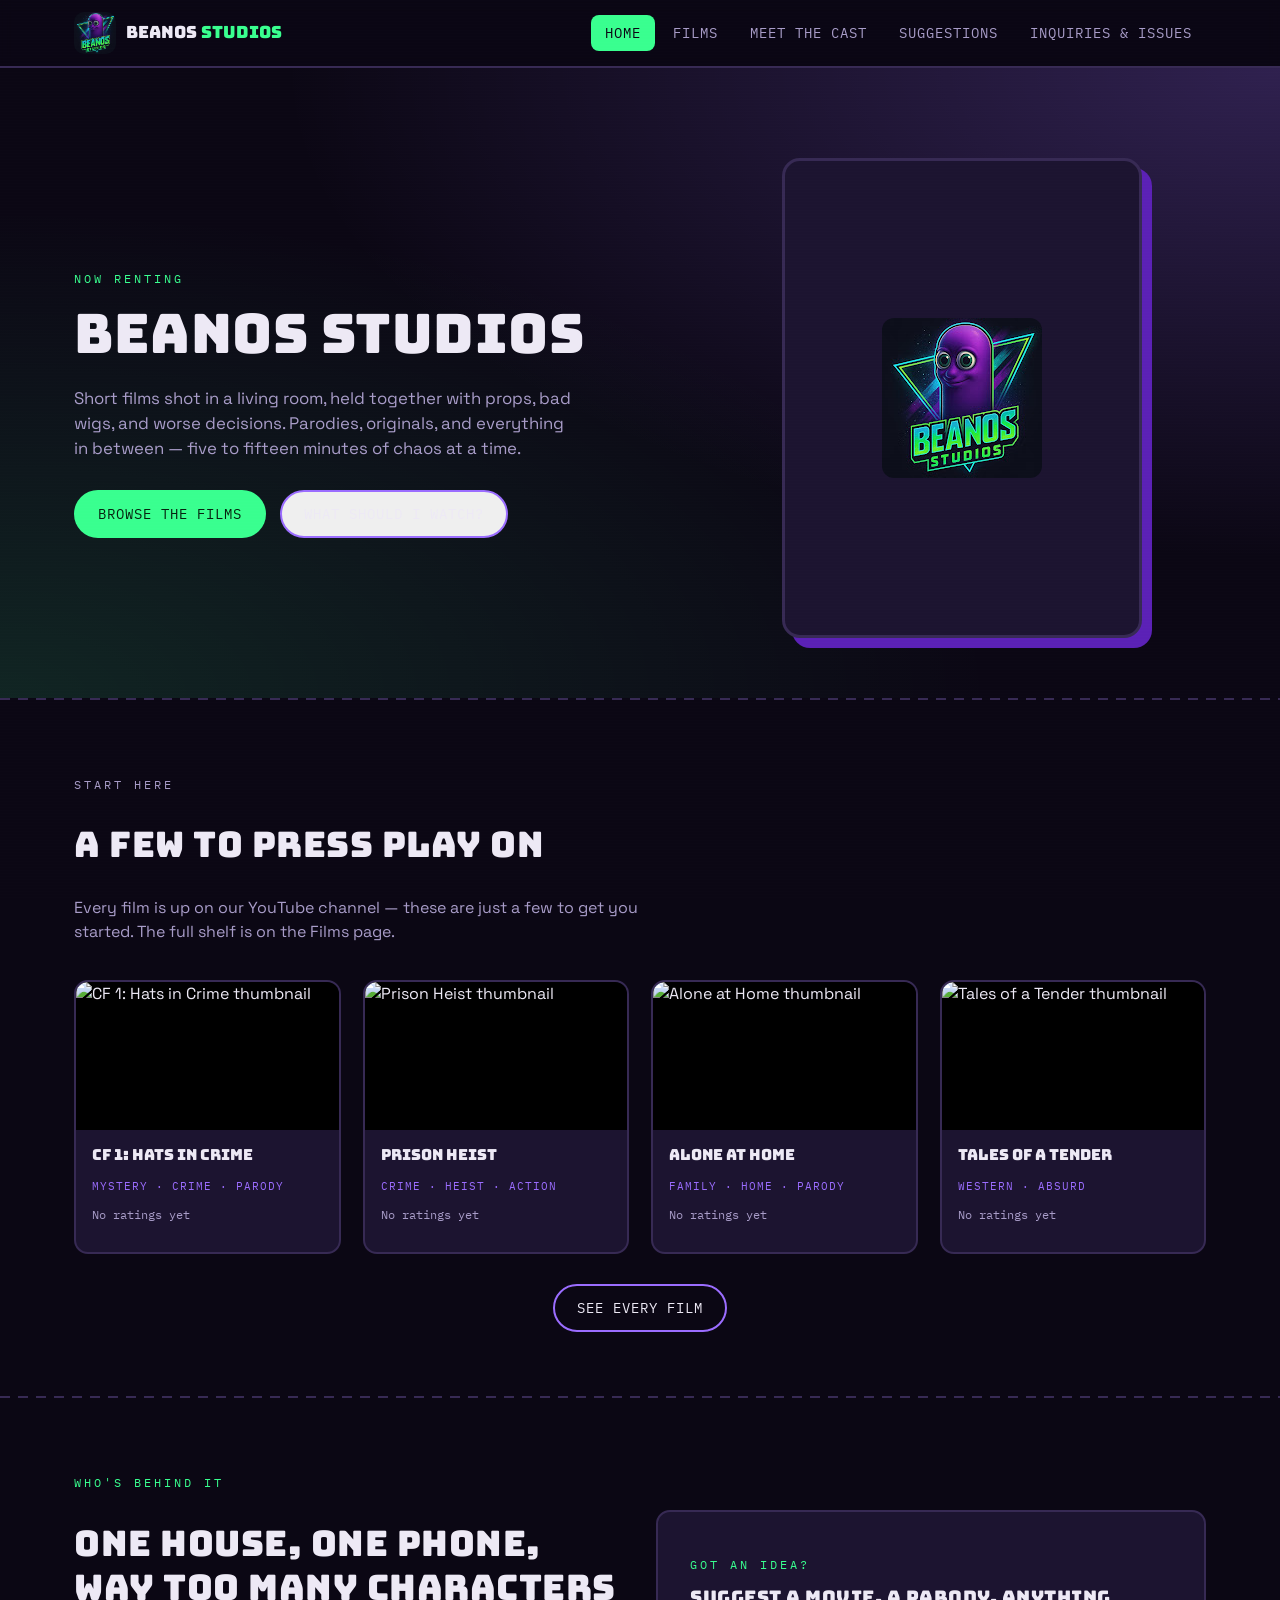
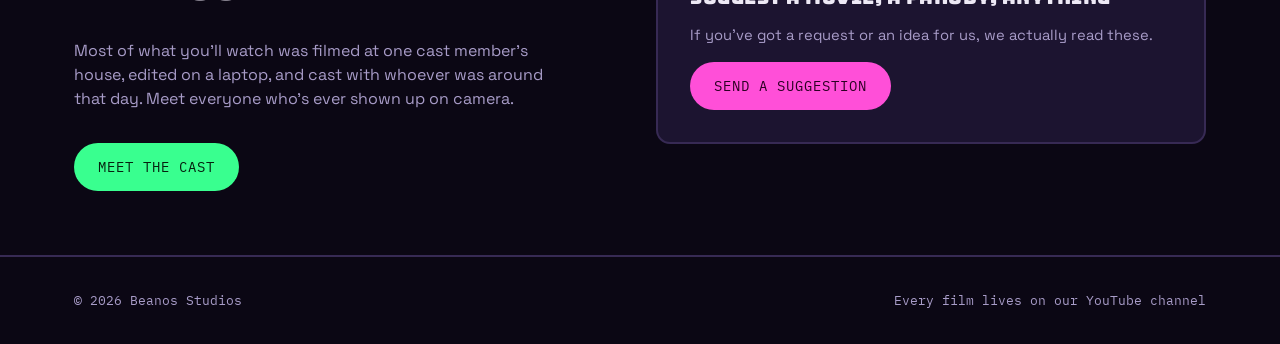
==== beanos-site/index.html @ 6f19bd59 "Add files via upload" ====
<!DOCTYPE html>
<html lang="en">
<head>
<meta charset="UTF-8">
<meta name="viewport" content="width=device-width, initial-scale=1.0">
<title>Beanos Studios — short films, mostly comedy</title>
<meta name="description" content="Beanos Studios makes short films — parodies, originals, and everything in between. Watch them all here.">
<link rel="icon" href="assets/logo.png">
<link rel="stylesheet" href="css/style.css">
</head>
<body>

<nav class="site-nav">
  <div class="wrap">
    <a class="brand" href="index.html">
      <img src="assets/logo.png" alt="Beanos Studios logo">
      <span>BEANOS <em>STUDIOS</em></span>
    </a>
    <button class="nav-toggle">MENU</button>
    <div class="nav-links">
      <a href="index.html" class="active">Home</a>
      <a href="films.html">Films</a>
      <a href="cast.html">Meet the Cast</a>
      <a href="suggestions.html">Suggestions</a>
      <a href="contact.html">Inquiries &amp; Issues</a>
    </div>
  </div>
</nav>

<section class="hero">
  <div class="wrap">
    <div>
      <p class="eyebrow">Now Renting</p>
      <h1>Beanos Studios</h1>
      <p class="lede">Short films shot in a living room, held together with props, bad wigs, and worse decisions. Parodies, originals, and everything in between — five to fifteen minutes of chaos at a time.</p>
      <div class="hero-ctas">
        <a class="btn btn-primary" href="films.html">Browse the films</a>
        <button class="btn btn-outline" id="home-quiz-btn">What should I watch?</button>
      </div>
    </div>
    <div class="hero-tape">
      <img src="assets/logo.png" alt="Beanos Studios logo">
    </div>
  </div>
</section>

<hr class="divider">

<section>
  <div class="wrap">
    <div class="section-head">
      <p class="eyebrow">Start here</p>
      <h2>A few to press play on</h2>
      <p>Every film is up on our YouTube channel — these are just a few to get you started. The full shelf is on the Films page.</p>
    </div>
    <div class="film-grid" id="home-film-grid"></div>
    <div style="margin-top:30px; text-align:center;">
      <a class="btn btn-outline" href="films.html">See every film</a>
    </div>
  </div>
</section>

<hr class="divider">

<section>
  <div class="wrap" style="display:grid; grid-template-columns: 1fr 1fr; gap:32px; align-items:center;">
    <div>
      <p class="eyebrow">Who's behind it</p>
      <h2>One house, one phone, way too many characters</h2>
      <p style="color:var(--text-dim); max-width:50ch;">Most of what you'll watch was filmed at one cast member's house, edited on a laptop, and cast with whoever was around that day. Meet everyone who's ever shown up on camera.</p>
      <a class="btn btn-primary" href="cast.html" style="margin-top:16px;">Meet the cast</a>
    </div>
    <div class="form-card" style="max-width:none;">
      <p class="eyebrow">Got an idea?</p>
      <h3 style="margin:6px 0 10px;">Suggest a movie, a parody, anything</h3>
      <p style="color:var(--text-dim); font-size:0.92rem; margin-bottom:16px;">If you've got a request or an idea for us, we actually read these.</p>
      <a class="btn btn-pink" href="suggestions.html">Send a suggestion</a>
    </div>
  </div>
</section>

<footer>
  <div class="wrap">
    <span>© <span id="year"></span> Beanos Studios</span>
    <span>Every film lives on our <a href="https://www.youtube.com/@Noly_24" target="_blank" rel="noopener">YouTube channel</a></span>
  </div>
</footer>

<script src="js/films-data.js"></script>
<script src="js/main.js"></script>
<script>
  document.getElementById("year").textContent = new Date().getFullYear();
  renderFilmGrid(document.getElementById("home-film-grid"), FILMS.slice(0, 4));
  document.getElementById("home-quiz-btn").addEventListener("click", startQuiz);
</script>
</body>
</html>
---- beanos-site/css/style.css ----
/* =========================================================
   BEANOS STUDIOS — design tokens
   Direction: a scuffed-up late-night video rental store /
   public access channel, not a generic streaming clone.
   ========================================================= */
@import url('https://fonts.googleapis.com/css2?family=Bungee&family=Space+Grotesk:wght@400;500;700&family=IBM+Plex+Mono:wght@400;500&display=swap');

:root {
  --bg: #0b0714;
  --bg-alt: #150f24;
  --panel: #1c1430;
  --line: #372a54;
  --purple: #9b6dff;
  --purple-deep: #5b21b6;
  --green: #39ff8f;
  --pink: #ff4fd8;
  --text: #ede9f5;
  --text-dim: #a89cc8;
  --font-display: 'Bungee', system-ui, sans-serif;
  --font-body: 'Space Grotesk', system-ui, sans-serif;
  --font-mono: 'IBM Plex Mono', ui-monospace, monospace;
  --radius: 14px;
}

* { box-sizing: border-box; }
html { scroll-behavior: smooth; }

body {
  margin: 0;
  background: var(--bg);
  color: var(--text);
  font-family: var(--font-body);
  line-height: 1.5;
  position: relative;
}

/* subtle scanline / grain texture, ambient not distracting */
body::before {
  content: "";
  position: fixed;
  inset: 0;
  pointer-events: none;
  z-index: 9999;
  background: repeating-linear-gradient(
    to bottom,
    rgba(255,255,255,0.025) 0px,
    rgba(255,255,255,0.025) 1px,
    transparent 1px,
    transparent 3px
  );
  opacity: 0.5;
  mix-blend-mode: overlay;
}

a { color: inherit; text-decoration: none; }
img { max-width: 100%; display: block; }

h1, h2, h3 { font-family: var(--font-display); font-weight: 400; letter-spacing: 0.5px; line-height: 1.25; }
h1 { font-size: clamp(2rem, 5vw, 3.4rem); }
h2 { font-size: clamp(1.5rem, 3vw, 2.2rem); }

.eyebrow {
  font-family: var(--font-mono);
  text-transform: uppercase;
  letter-spacing: 3px;
  font-size: 0.75rem;
  color: var(--green);
}

.wrap {
  max-width: 1180px;
  margin: 0 auto;
  padding: 0 24px;
}

/* prefers-reduced-motion respected globally */
@media (prefers-reduced-motion: reduce) {
  * { animation-duration: 0.001ms !important; animation-iteration-count: 1 !important; transition-duration: 0.001ms !important; }
}

:focus-visible {
  outline: 3px solid var(--green);
  outline-offset: 3px;
}

/* =========================================================
   NAV
   ========================================================= */
.site-nav {
  position: sticky;
  top: 0;
  z-index: 100;
  background: rgba(11, 7, 20, 0.9);
  backdrop-filter: blur(6px);
  border-bottom: 2px solid var(--line);
}
.site-nav .wrap {
  display: flex;
  align-items: center;
  justify-content: space-between;
  padding-top: 12px;
  padding-bottom: 12px;
  gap: 16px;
}
.brand {
  display: flex;
  align-items: center;
  gap: 10px;
}
.brand img { width: 42px; height: 42px; border-radius: 10px; }
.brand span {
  font-family: var(--font-display);
  font-size: 1.05rem;
  color: var(--text);
}
.brand span em {
  font-style: normal;
  color: var(--green);
}
.nav-links {
  display: flex;
  gap: 4px;
  flex-wrap: wrap;
}
.nav-links a {
  font-family: var(--font-mono);
  font-size: 0.85rem;
  text-transform: uppercase;
  letter-spacing: 1px;
  padding: 8px 14px;
  border-radius: 8px;
  color: var(--text-dim);
  transition: color 0.15s, background 0.15s;
}
.nav-links a:hover { color: var(--text); background: var(--panel); }
.nav-links a.active { color: var(--bg); background: var(--green); }
.nav-toggle { display: none; }

@media (max-width: 760px) {
  .nav-links {
    position: absolute;
    top: 100%;
    left: 0;
    right: 0;
    background: var(--bg-alt);
    flex-direction: column;
    padding: 8px;
    border-bottom: 2px solid var(--line);
    display: none;
  }
  .nav-links.open { display: flex; }
  .nav-toggle {
    display: block;
    background: none;
    border: 2px solid var(--line);
    color: var(--text);
    font-family: var(--font-mono);
    padding: 6px 10px;
    border-radius: 8px;
  }
}

/* =========================================================
   BUTTONS
   ========================================================= */
.btn {
  display: inline-flex;
  align-items: center;
  gap: 8px;
  font-family: var(--font-mono);
  text-transform: uppercase;
  letter-spacing: 1px;
  font-size: 0.85rem;
  padding: 12px 22px;
  border-radius: 999px;
  border: 2px solid transparent;
  cursor: pointer;
  transition: transform 0.15s, box-shadow 0.15s;
}
.btn:hover { transform: translateY(-2px); }
.btn-primary { background: var(--green); color: #06210f; box-shadow: 0 0 0 rgba(57,255,143,0); }
.btn-primary:hover { box-shadow: 0 6px 22px rgba(57,255,143,0.35); }
.btn-outline { border-color: var(--purple); color: var(--text); }
.btn-outline:hover { border-color: var(--green); }
.btn-pink { background: var(--pink); color: #2b0022; }

/* =========================================================
   HERO (home)
   ========================================================= */
.hero {
  padding: 90px 0 60px;
  position: relative;
  overflow: hidden;
  background:
    radial-gradient(ellipse at top right, rgba(155,109,255,0.25), transparent 55%),
    radial-gradient(ellipse at bottom left, rgba(57,255,143,0.12), transparent 55%);
}
.hero .wrap { display: grid; grid-template-columns: 1.1fr 0.9fr; gap: 48px; align-items: center; }
.hero-tape {
  justify-self: center;
  width: 100%;
  max-width: 360px;
  aspect-ratio: 3/4;
  border-radius: 18px;
  background: var(--panel);
  border: 3px solid var(--line);
  display: flex;
  align-items: center;
  justify-content: center;
  padding: 30px;
  box-shadow: 10px 10px 0 var(--purple-deep);
}
.hero-tape img { border-radius: 12px; }
.hero h1 { margin: 10px 0 18px; }
.hero p.lede { color: var(--text-dim); font-size: 1.05rem; max-width: 46ch; margin-bottom: 28px; }
.hero-ctas { display: flex; gap: 14px; flex-wrap: wrap; }

@media (max-width: 860px) {
  .hero .wrap { grid-template-columns: 1fr; }
  .hero-tape { order: -1; max-width: 260px; }
}

/* =========================================================
   SECTIONS / GENERIC
   ========================================================= */
section { padding: 64px 0; }
.section-head { margin-bottom: 36px; max-width: 60ch; }
.section-head p { color: var(--text-dim); }

.divider {
  border: none;
  height: 2px;
  background: repeating-linear-gradient(to right, var(--line) 0 10px, transparent 10px 18px);
  margin: 0;
}

/* =========================================================
   FILM GRID — "tape spine" cards
   ========================================================= */
.film-grid {
  display: grid;
  grid-template-columns: repeat(auto-fill, minmax(220px, 1fr));
  gap: 22px;
}
.tape-card {
  background: var(--panel);
  border: 2px solid var(--line);
  border-radius: var(--radius);
  overflow: hidden;
  cursor: pointer;
  transition: transform 0.18s, border-color 0.18s;
  text-align: left;
  color: var(--text);
  font: inherit;
  padding: 0;
}
.tape-card:hover { transform: translateY(-6px) rotate(-0.5deg); border-color: var(--green); }
.tape-thumb { position: relative; aspect-ratio: 16/9; background: #000; }
.tape-thumb img { width: 100%; height: 100%; object-fit: cover; }
.tape-thumb .play-badge {
  position: absolute;
  inset: 0;
  display: flex;
  align-items: center;
  justify-content: center;
  background: rgba(11,7,20,0.35);
  opacity: 0;
  transition: opacity 0.15s;
}
.tape-card:hover .play-badge { opacity: 1; }
.play-badge .tri {
  width: 0; height: 0;
  border-top: 14px solid transparent;
  border-bottom: 14px solid transparent;
  border-left: 22px solid var(--green);
}
.tape-label { padding: 14px 16px 16px; }
.tape-label .tape-title { font-family: var(--font-display); font-size: 0.95rem; margin: 0 0 6px; }
.tape-label .tape-tags { font-family: var(--font-mono); font-size: 0.7rem; color: var(--purple); text-transform: uppercase; letter-spacing: 1px; }
.tape-label .tape-rating { margin-top: 8px; font-family: var(--font-mono); font-size: 0.75rem; color: var(--text-dim); }

/* quiz button strip */
.quiz-cta {
  display: flex;
  align-items: center;
  justify-content: space-between;
  gap: 20px;
  flex-wrap: wrap;
  background: linear-gradient(120deg, rgba(155,109,255,0.18), rgba(57,255,143,0.1));
  border: 2px dashed var(--purple);
  border-radius: var(--radius);
  padding: 22px 26px;
  margin-bottom: 40px;
}
.quiz-cta h3 { margin: 0 0 4px; font-size: 1.1rem; }
.quiz-cta p { margin: 0; color: var(--text-dim); font-size: 0.92rem; }

/* =========================================================
   MODAL — "CRT set" frame
   ========================================================= */
.modal-overlay {
  position: fixed;
  inset: 0;
  background: rgba(5, 3, 10, 0.82);
  display: none;
  align-items: center;
  justify-content: center;
  z-index: 1000;
  padding: 20px;
}
.modal-overlay.open { display: flex; }
.crt {
  width: 100%;
  max-width: 760px;
  max-height: 88vh;
  overflow-y: auto;
  background: var(--bg-alt);
  border: 3px solid var(--purple);
  border-radius: 20px;
  box-shadow: 0 0 0 6px var(--bg), 0 20px 60px rgba(0,0,0,0.6);
  padding: 0;
  position: relative;
  animation: crt-on 0.25s ease-out;
}
@keyframes crt-on {
  from { transform: scale(0.92); opacity: 0; filter: brightness(2); }
  to { transform: scale(1); opacity: 1; filter: brightness(1); }
}
.crt-close {
  position: absolute;
  top: 14px; right: 14px;
  background: var(--panel);
  border: 2px solid var(--line);
  color: var(--text);
  width: 36px; height: 36px;
  border-radius: 50%;
  cursor: pointer;
  font-size: 1rem;
  z-index: 2;
}
.crt-screen { aspect-ratio: 16/9; background: #000; position: relative; }
.crt-screen img { width: 100%; height: 100%; object-fit: cover; cursor: pointer; }
.crt-screen iframe { width: 100%; height: 100%; border: 0; }
.crt-screen .play-badge { position: absolute; inset: 0; display: flex; align-items: center; justify-content: center; }
.crt-body { padding: 26px 28px 30px; }
.crt-body h2 { margin: 0 0 6px; }
.crt-body .tape-tags { font-family: var(--font-mono); color: var(--purple); text-transform: uppercase; font-size: 0.75rem; letter-spacing: 1px; }
.crt-body .desc { color: var(--text-dim); margin: 14px 0; }
.crt-cast { display: flex; flex-wrap: wrap; gap: 8px; margin: 14px 0 20px; }
.crt-cast span {
  font-family: var(--font-mono);
  font-size: 0.75rem;
  background: var(--panel);
  border: 1px solid var(--line);
  padding: 5px 10px;
  border-radius: 999px;
  color: var(--text-dim);
}
.crt-cast span b { color: var(--text); }

/* rating stars */
.stars { display: flex; gap: 4px; }
.stars button {
  background: none; border: none; cursor: pointer;
  font-size: 1.4rem; color: var(--line); padding: 0;
  transition: color 0.1s, transform 0.1s;
}
.stars button:hover, .stars button.active { color: var(--green); transform: scale(1.1); }
.rating-row { display: flex; align-items: center; gap: 14px; flex-wrap: wrap; margin-bottom: 6px; }
.rating-summary { font-family: var(--font-mono); font-size: 0.85rem; color: var(--text-dim); }

/* comments */
.comments-section { margin-top: 26px; border-top: 2px dashed var(--line); padding-top: 20px; }
.comments-section h3 { font-size: 1rem; margin-bottom: 12px; }
.comment-form { display: flex; flex-direction: column; gap: 10px; margin-bottom: 20px; }
.comment-form .row { display: flex; gap: 10px; flex-wrap: wrap; }
.comment-list { display: flex; flex-direction: column; gap: 12px; max-height: 260px; overflow-y: auto; padding-right: 4px; }
.comment {
  background: var(--panel);
  border: 1px solid var(--line);
  border-radius: 10px;
  padding: 12px 14px;
}
.comment .meta { display: flex; justify-content: space-between; align-items: center; font-family: var(--font-mono); font-size: 0.72rem; color: var(--purple); margin-bottom: 6px; }
.comment .msg { font-size: 0.92rem; }
.like-btn {
  background: none; border: 1px solid var(--line); color: var(--text-dim);
  font-family: var(--font-mono); font-size: 0.75rem; border-radius: 999px;
  padding: 3px 10px; cursor: pointer; display: inline-flex; align-items: center; gap: 5px;
}
.like-btn:hover { border-color: var(--pink); color: var(--pink); }
.like-btn.liked { color: var(--pink); border-color: var(--pink); }
.empty-note { color: var(--text-dim); font-size: 0.88rem; font-style: italic; }

/* =========================================================
   FORM ELEMENTS (shared: quiz, comments, suggestions, contact)
   ========================================================= */
input[type=text], input[type=email], textarea, select {
  background: var(--bg);
  border: 2px solid var(--line);
  border-radius: 8px;
  padding: 11px 13px;
  color: var(--text);
  font-family: var(--font-body);
  font-size: 0.95rem;
  width: 100%;
}
input:focus, textarea:focus, select:focus { border-color: var(--green); }
label { font-family: var(--font-mono); font-size: 0.75rem; text-transform: uppercase; letter-spacing: 1px; color: var(--text-dim); display: block; margin-bottom: 6px; }
.field { margin-bottom: 16px; }
.hp-field { position: absolute; left: -9999px; }

.form-card {
  background: var(--panel);
  border: 2px solid var(--line);
  border-radius: var(--radius);
  padding: 32px;
  max-width: 620px;
}
.form-note { color: var(--text-dim); font-size: 0.88rem; margin-top: 14px; }
.form-success {
  display: none;
  background: rgba(57,255,143,0.12);
  border: 2px solid var(--green);
  color: var(--green);
  padding: 14px 16px;
  border-radius: 10px;
  font-family: var(--font-mono);
  font-size: 0.9rem;
  margin-bottom: 18px;
}
.form-success.show { display: block; }

/* =========================================================
   CAST PAGE
   ========================================================= */
.cast-tier { margin-bottom: 46px; }
.cast-tier > .eyebrow { display: block; margin-bottom: 14px; }
.cast-grid { display: grid; grid-template-columns: repeat(auto-fill, minmax(240px, 1fr)); gap: 20px; }
.cast-card {
  background: var(--panel);
  border: 2px solid var(--line);
  border-radius: var(--radius);
  padding: 20px;
  position: relative;
}
.cast-card::before {
  content: "";
  position: absolute;
  left: 0; top: 18px; bottom: 18px;
  width: 5px;
  background: var(--green);
  border-radius: 0 4px 4px 0;
}
.cast-card h3 { margin: 0 0 4px; font-size: 1.05rem; }
.cast-card .role { font-family: var(--font-mono); font-size: 0.72rem; color: var(--purple); text-transform: uppercase; letter-spacing: 1px; margin-bottom: 10px; display: block; }
.cast-card p.bio { color: var(--text-dim); font-size: 0.9rem; margin: 0 0 10px; }
.cast-card .credits { font-size: 0.8rem; color: var(--text-dim); }
.cast-card .credits b { color: var(--text); }
.honorable {
  margin-top: 10px;
  font-family: var(--font-mono);
  font-size: 0.8rem;
  color: var(--text-dim);
  font-style: italic;
}

/* =========================================================
   FOOTER
   ========================================================= */
footer {
  border-top: 2px solid var(--line);
  padding: 34px 0;
  color: var(--text-dim);
  font-family: var(--font-mono);
  font-size: 0.8rem;
}
footer .wrap { display: flex; justify-content: space-between; flex-wrap: wrap; gap: 10px; }

/* quiz modal specific */
.quiz-step { display: none; }
.quiz-step.active { display: block; }
.quiz-options { display: flex; flex-direction: column; gap: 10px; margin: 18px 0 6px; }
.quiz-options button {
  text-align: left;
  background: var(--bg);
  border: 2px solid var(--line);
  color: var(--text);
  padding: 13px 16px;
  border-radius: 10px;
  cursor: pointer;
  font-family: var(--font-body);
  font-size: 0.95rem;
  transition: border-color 0.15s, background 0.15s;
}
.quiz-options button:hover { border-color: var(--green); background: var(--panel); }
.quiz-progress { font-family: var(--font-mono); font-size: 0.7rem; color: var(--purple); text-transform: uppercase; letter-spacing: 1px; margin-bottom: 4px; }
.quiz-result { text-align: center; }
.quiz-result .tape-card { max-width: 320px; margin: 18px auto; }
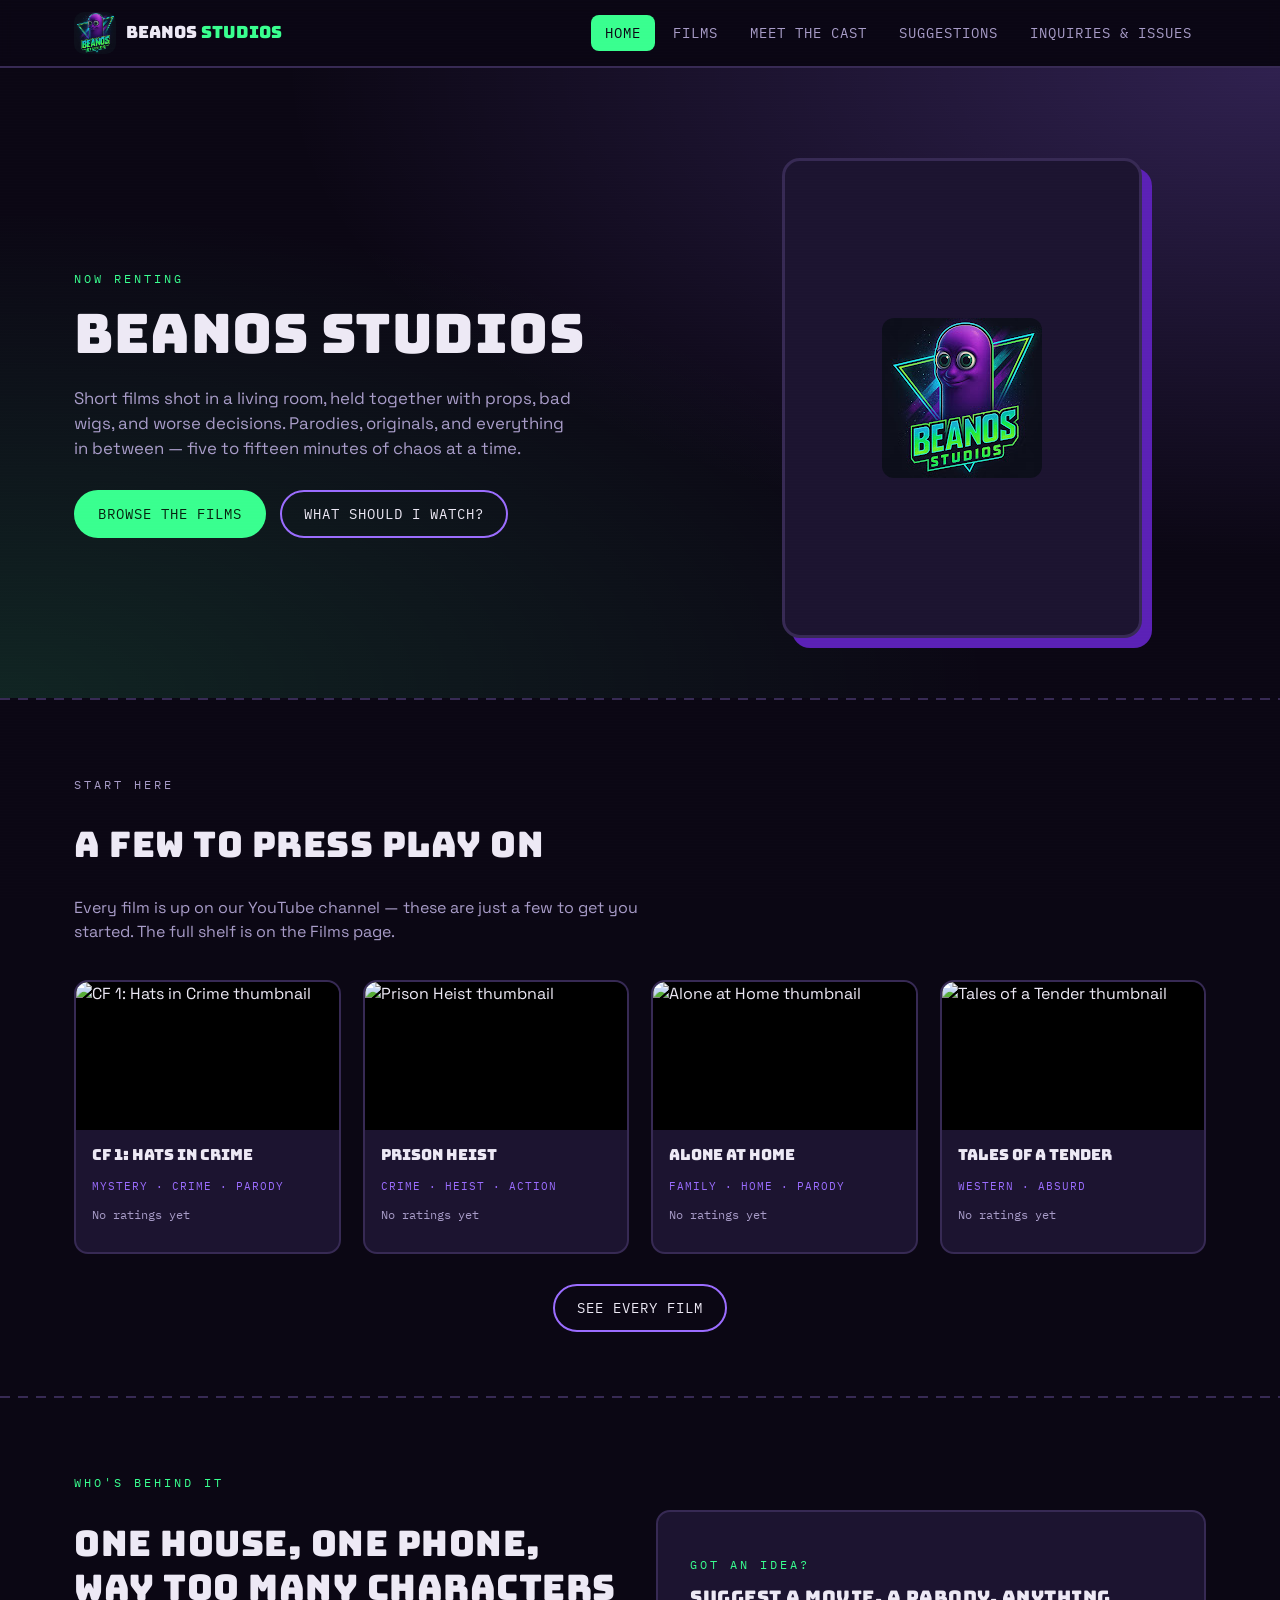
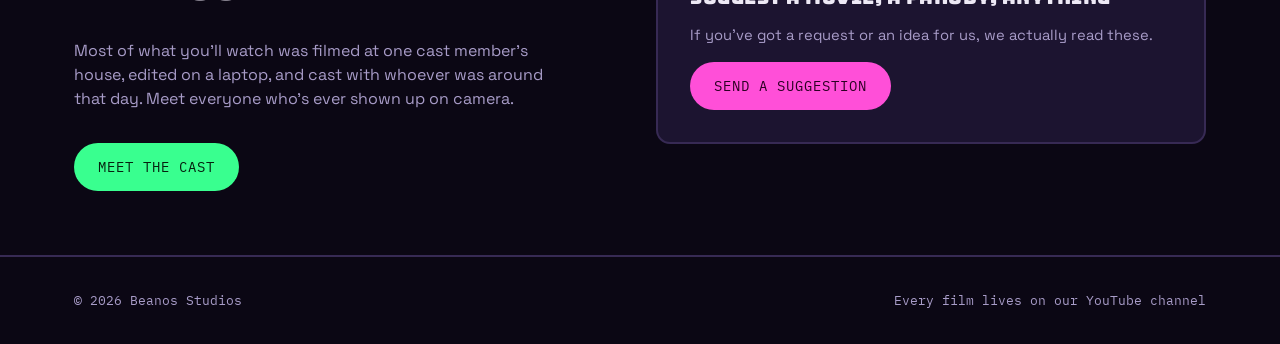
==== commit adebe3a4: "Add files via upload" ====
--- a/beanos-site/index.html
+++ b/beanos-site/index.html
@@ -3,7 +3,7 @@
 <head>
 <meta charset="UTF-8">
 <meta name="viewport" content="width=device-width, initial-scale=1.0">
-<title>Beanos Studios — short films, mostly comedy</title>
+<title>Beanos Studios</title>
 <meta name="description" content="Beanos Studios makes short films — parodies, originals, and everything in between. Watch them all here.">
 <link rel="icon" href="assets/logo.png">
 <link rel="stylesheet" href="css/style.css">
--- a/beanos-site/css/style.css
+++ b/beanos-site/css/style.css
@@ -174,13 +174,14 @@
   padding: 12px 22px;
   border-radius: 999px;
   border: 2px solid transparent;
+  background: transparent;
   cursor: pointer;
   transition: transform 0.15s, box-shadow 0.15s;
 }
 .btn:hover { transform: translateY(-2px); }
 .btn-primary { background: var(--green); color: #06210f; box-shadow: 0 0 0 rgba(57,255,143,0); }
 .btn-primary:hover { box-shadow: 0 6px 22px rgba(57,255,143,0.35); }
-.btn-outline { border-color: var(--purple); color: var(--text); }
+.btn-outline { background: transparent; border-color: var(--purple); color: var(--text); }
 .btn-outline:hover { border-color: var(--green); }
 .btn-pink { background: var(--pink); color: #2b0022; }
 
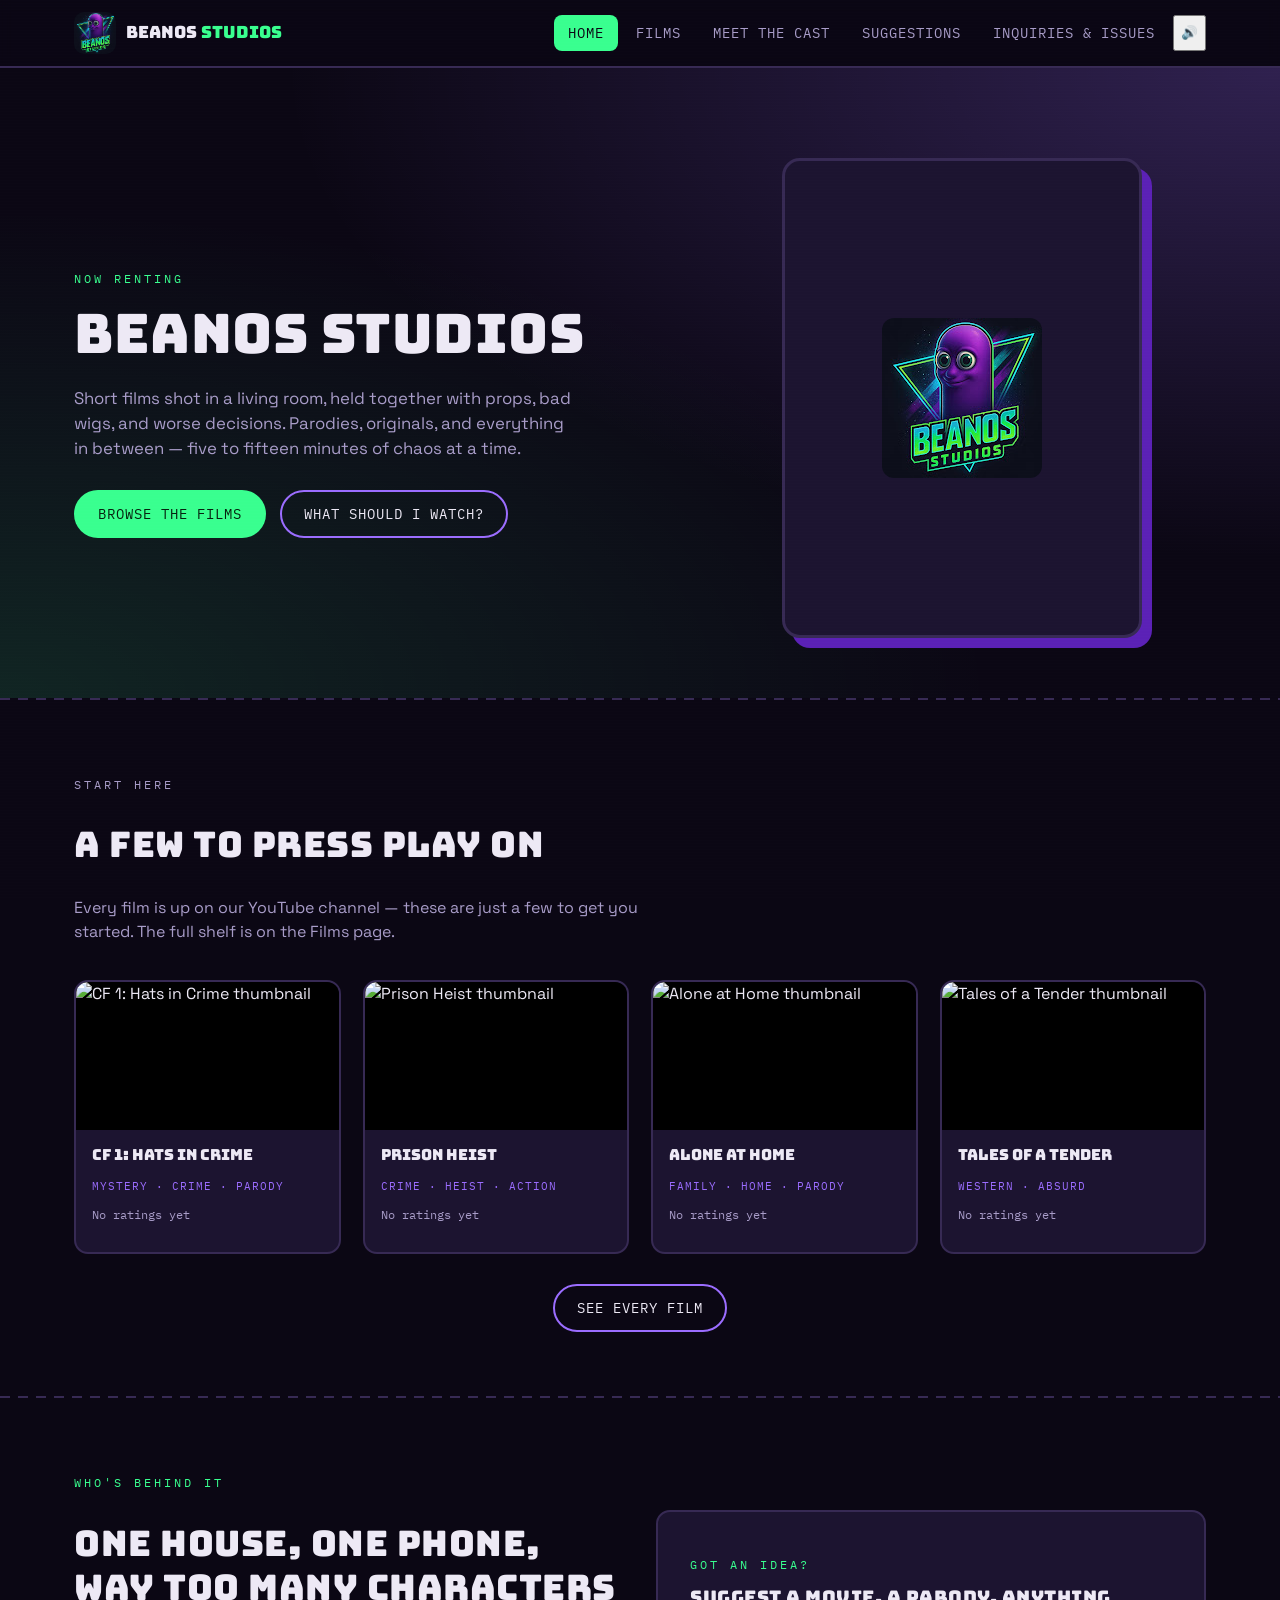
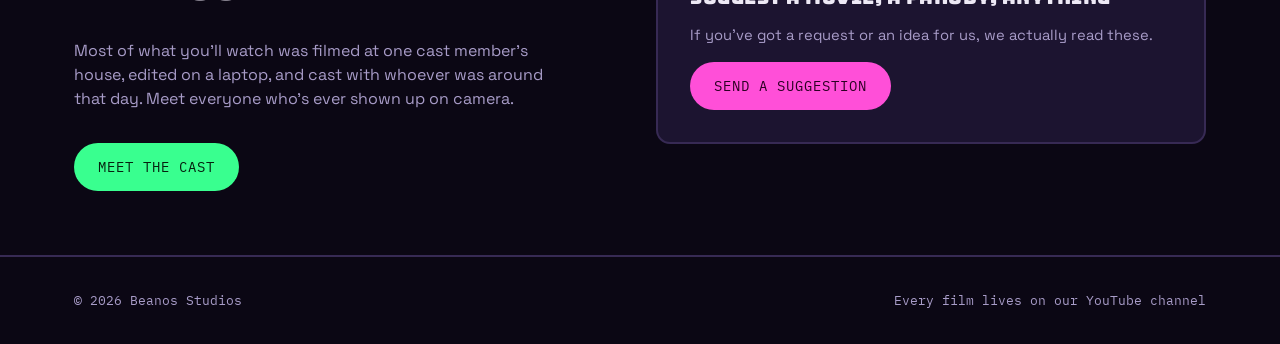
==== commit 8830e4c4: "Add files via upload" ====
--- a/beanos-site/index.html
+++ b/beanos-site/index.html
@@ -5,7 +5,9 @@
 <meta name="viewport" content="width=device-width, initial-scale=1.0">
 <title>Beanos Studios</title>
 <meta name="description" content="Beanos Studios makes short films — parodies, originals, and everything in between. Watch them all here.">
-<link rel="icon" href="assets/logo.png">
+<link rel="icon" href="/favicon.ico" sizes="any">
+<link rel="icon" type="image/png" href="assets/logo.png">
+<link rel="apple-touch-icon" href="assets/apple-touch-icon.png">
 <link rel="stylesheet" href="css/style.css">
 </head>
 <body>
@@ -23,6 +25,7 @@
       <a href="cast.html">Meet the Cast</a>
       <a href="suggestions.html">Suggestions</a>
       <a href="contact.html">Inquiries &amp; Issues</a>
+      <button class="sound-toggle" data-sound-toggle aria-label="Mute sounds">🔊</button>
     </div>
   </div>
 </nav>
@@ -86,6 +89,7 @@
   </div>
 </footer>
 
+<script src="js/sound.js"></script>
 <script src="js/films-data.js"></script>
 <script src="js/main.js"></script>
 <script>
--- a/beanos-site/css/style.css
+++ b/beanos-site/css/style.css
@@ -280,6 +280,20 @@
 .tape-label .tape-tags { font-family: var(--font-mono); font-size: 0.7rem; color: var(--purple); text-transform: uppercase; letter-spacing: 1px; }
 .tape-label .tape-rating { margin-top: 8px; font-family: var(--font-mono); font-size: 0.75rem; color: var(--text-dim); }
 
+.sort-row {
+  display: flex;
+  align-items: center;
+  gap: 12px;
+  margin-bottom: 26px;
+}
+.sort-row label { margin-bottom: 0; }
+.sort-row select { width: auto; min-width: 180px; }
+
+.cast-name-link { cursor: pointer; text-decoration: underline dotted; text-underline-offset: 3px; }
+.cast-name-link:hover { color: var(--green); }
+
+.rating-hint { font-family: var(--font-mono); font-size: 0.72rem; color: var(--text-dim); font-style: italic; }
+
 /* quiz button strip */
 .quiz-cta {
   display: flex;
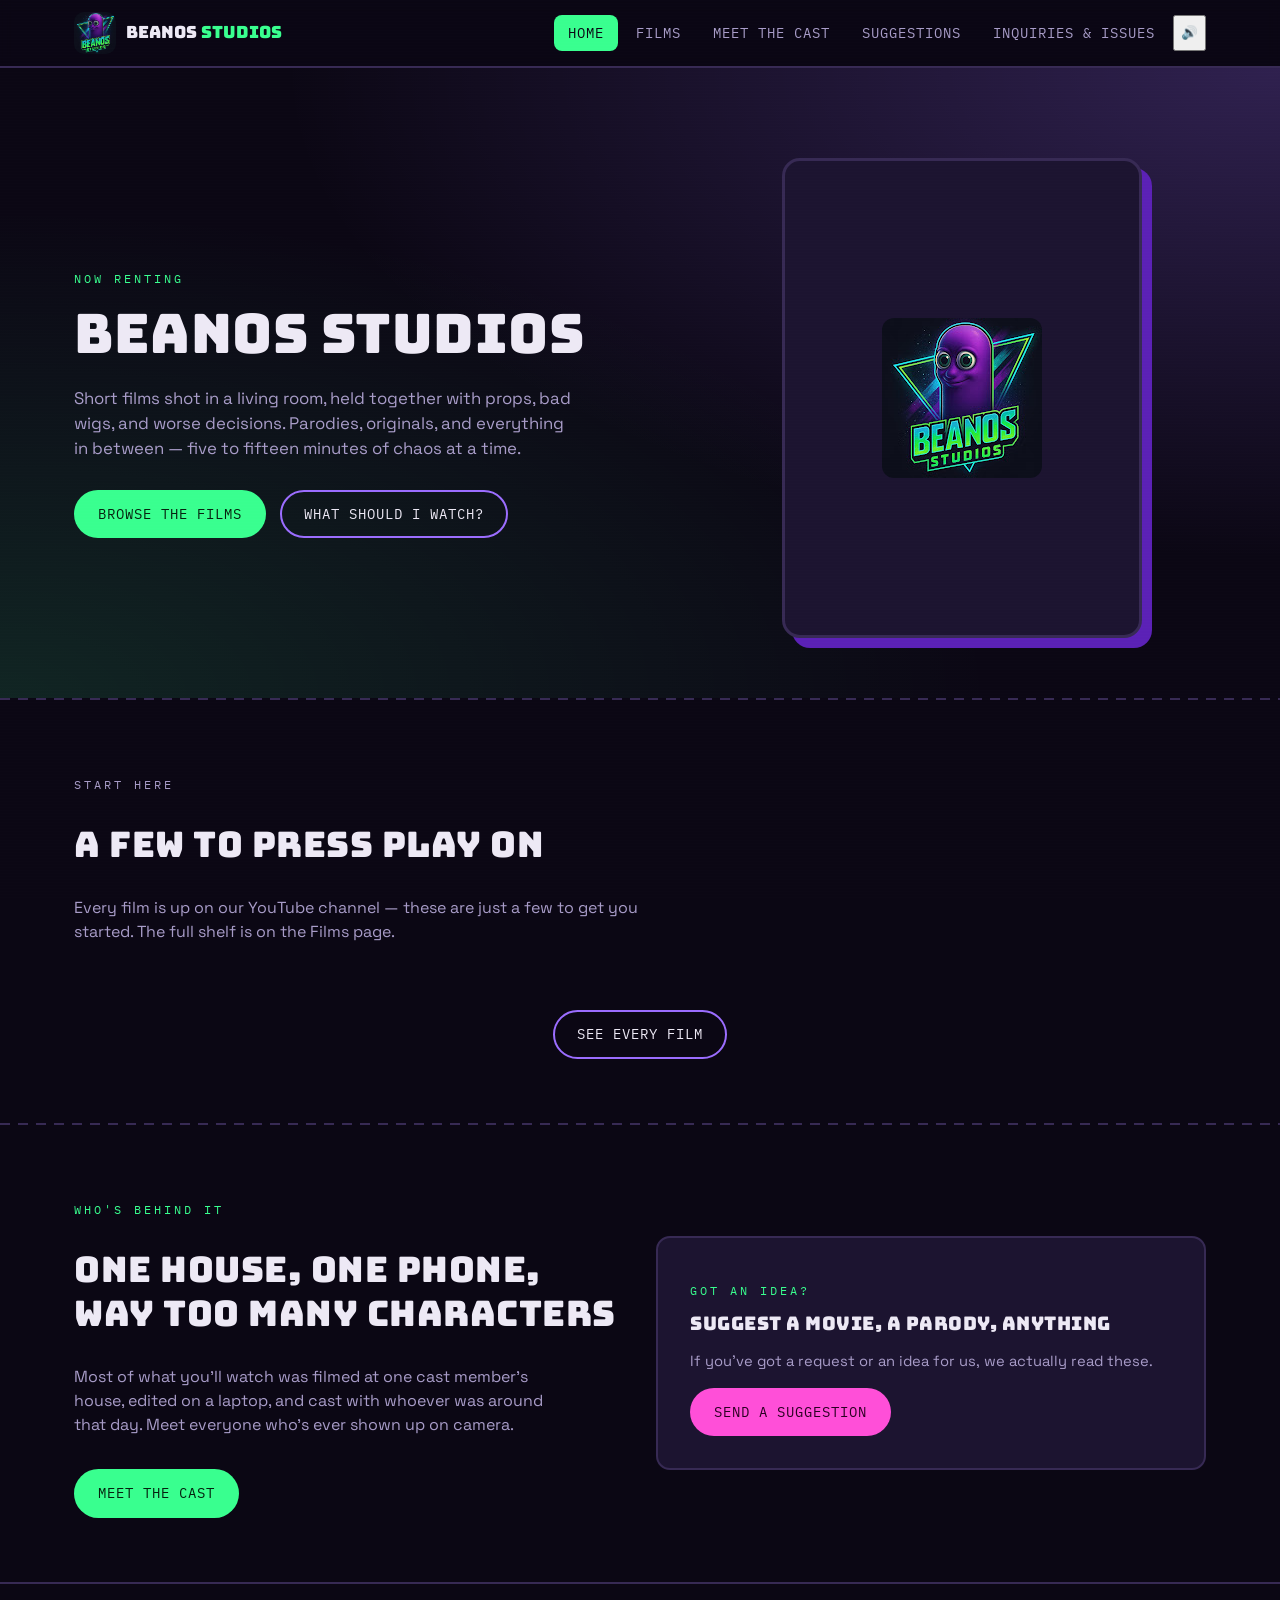
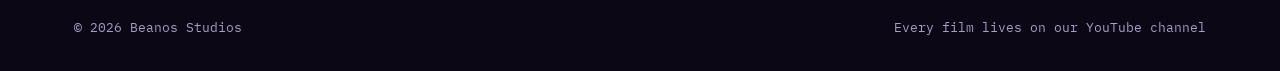
==== commit a79d52a9: "Add files via upload" ====
--- a/beanos-site/index.html
+++ b/beanos-site/index.html
@@ -49,6 +49,16 @@
 
 <hr class="divider">
 
+<section id="continue-watching-section" style="display:none; padding-bottom:0;">
+  <div class="wrap">
+    <div class="section-head">
+      <p class="eyebrow">Welcome back</p>
+      <h2>Continue watching</h2>
+    </div>
+    <div class="film-grid" id="continue-watching-grid"></div>
+  </div>
+</section>
+
 <section>
   <div class="wrap">
     <div class="section-head">
@@ -94,8 +104,14 @@
 <script src="js/main.js"></script>
 <script>
   document.getElementById("year").textContent = new Date().getFullYear();
-  renderFilmGrid(document.getElementById("home-film-grid"), FILMS.slice(0, 4));
+  renderRandomRecentFilms(document.getElementById("home-film-grid"), 4);
   document.getElementById("home-quiz-btn").addEventListener("click", startQuiz);
+
+  const watched = getWatchedFilms();
+  if (watched.length > 0) {
+    document.getElementById("continue-watching-section").style.display = "";
+    renderFilmGrid(document.getElementById("continue-watching-grid"), watched);
+  }
 </script>
 </body>
 </html>
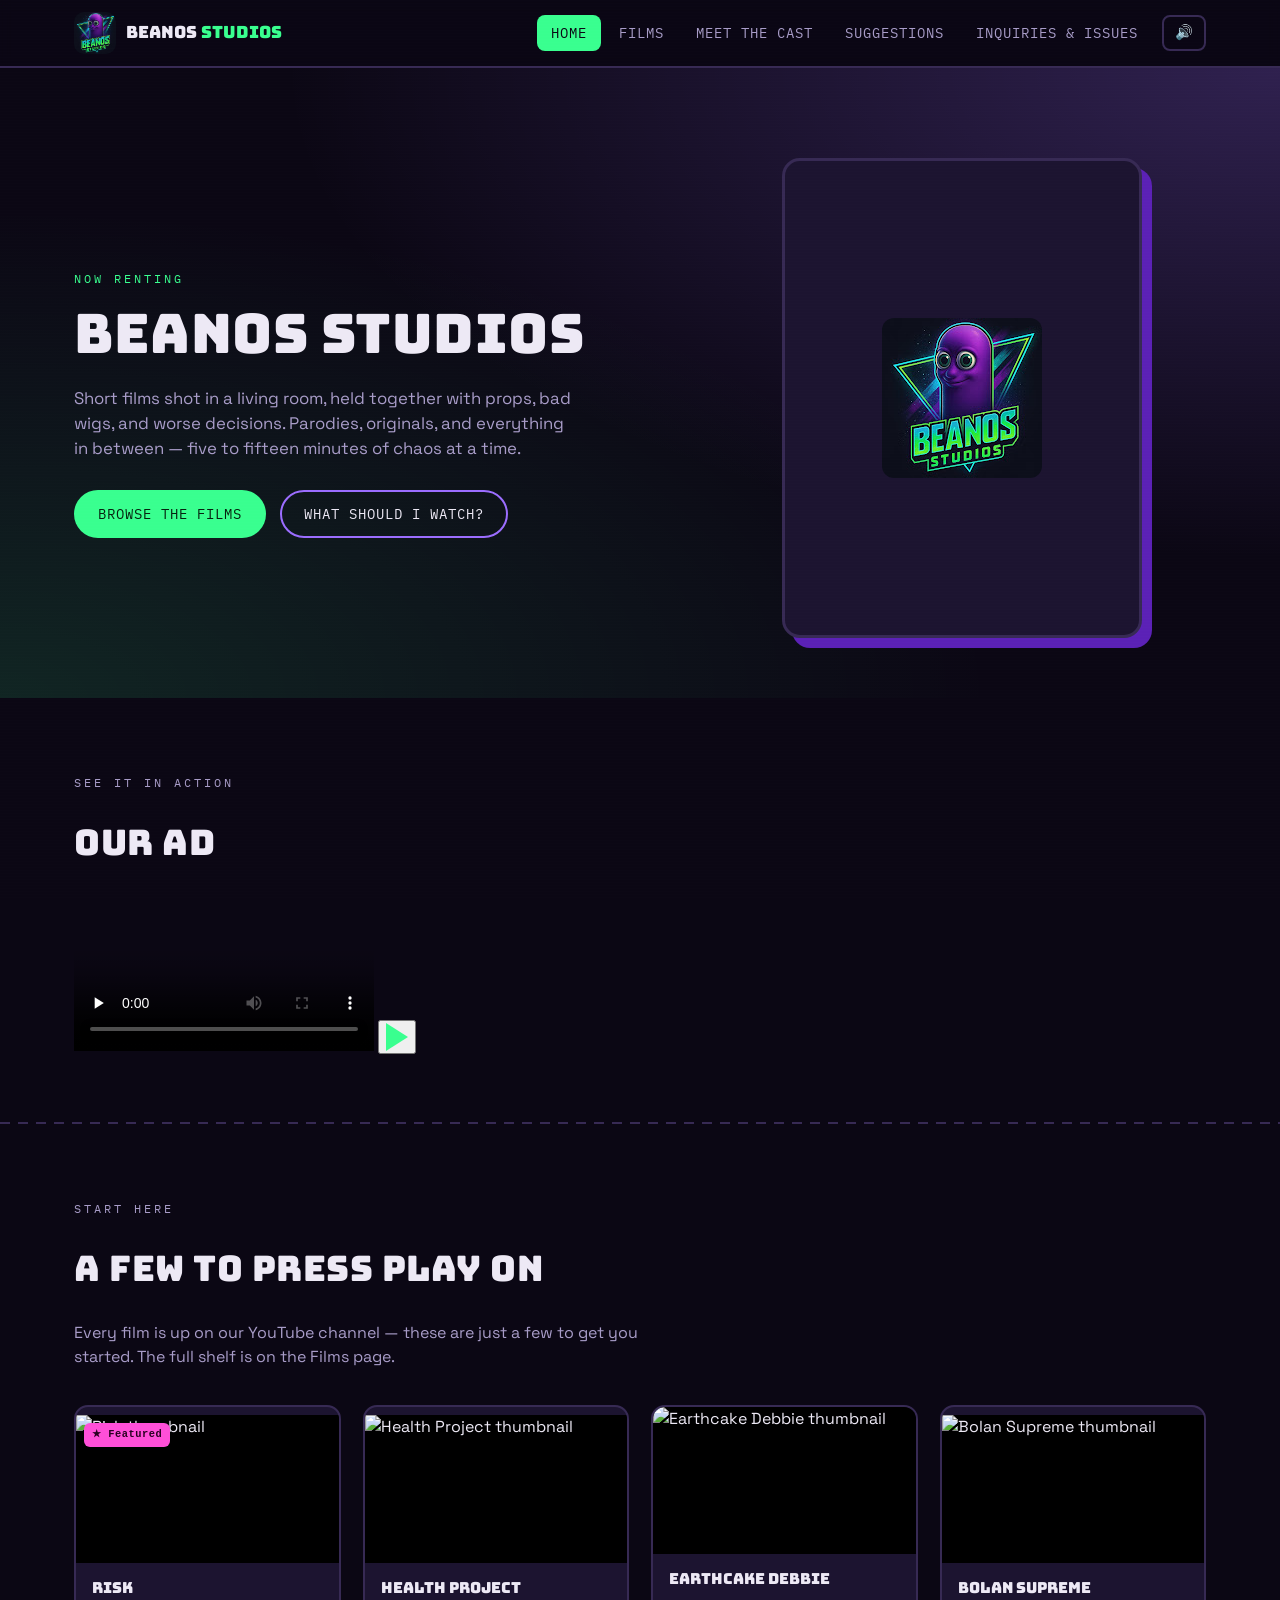
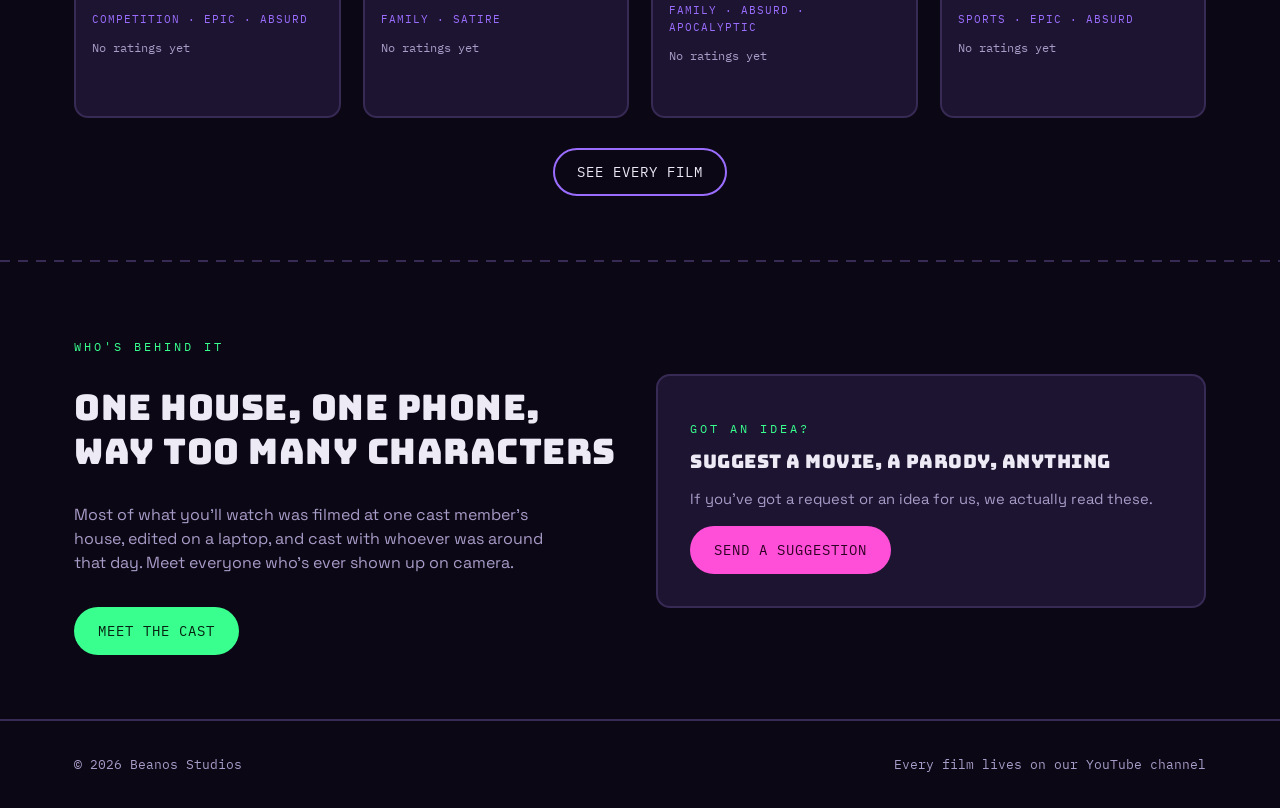
==== commit 39c1d19d: "Add files via upload" ====
--- a/beanos-site/index.html
+++ b/beanos-site/index.html
@@ -42,7 +42,22 @@
       </div>
     </div>
     <div class="hero-tape">
-      <img src="assets/logo.png" alt="Beanos Studios logo">
+      <img src="assets/logo.png" alt="Beanos Studios logo" id="hero-logo" class="hero-logo-idle">
+    </div>
+  </div>
+</section>
+
+<section>
+  <div class="wrap">
+    <div class="section-head">
+      <p class="eyebrow">See it in action</p>
+      <h2>Our ad</h2>
+    </div>
+    <div class="ad-video-wrap">
+      <video id="ad-video" poster="assets/ad-poster.jpg" controls preload="none" playsinline>
+        <source src="assets/ad.mp4" type="video/mp4">
+      </video>
+      <button class="play-badge ad-play-badge" id="ad-play-badge" aria-label="Play advertisement"><div class="tri"></div></button>
     </div>
   </div>
 </section>
@@ -112,6 +127,27 @@
     document.getElementById("continue-watching-section").style.display = "";
     renderFilmGrid(document.getElementById("continue-watching-grid"), watched);
   }
+
+  // Ad video: click-to-play, badge disappears once it's actually playing
+  const adVideo = document.getElementById("ad-video");
+  const adBadge = document.getElementById("ad-play-badge");
+  adBadge.addEventListener("click", () => { adVideo.play(); });
+  adVideo.addEventListener("play", () => { adBadge.style.display = "none"; });
+  adVideo.addEventListener("pause", () => { adBadge.style.display = ""; });
+  adVideo.addEventListener("ended", () => { adBadge.style.display = ""; });
+
+  // Hero logo: idle motion always on, bigger reaction on click
+  const heroLogo = document.getElementById("hero-logo");
+  heroLogo.addEventListener("click", () => {
+    heroLogo.classList.remove("hero-logo-idle");
+    heroLogo.classList.add("hero-logo-pop");
+  });
+  heroLogo.addEventListener("animationend", (e) => {
+    if (e.animationName === "logo-pop") {
+      heroLogo.classList.remove("hero-logo-pop");
+      heroLogo.classList.add("hero-logo-idle");
+    }
+  });
 </script>
 </body>
 </html>
--- a/beanos-site/css/style.css
+++ b/beanos-site/css/style.css
@@ -135,6 +135,18 @@
 .nav-links a:hover { color: var(--text); background: var(--panel); }
 .nav-links a.active { color: var(--bg); background: var(--green); }
 .nav-toggle { display: none; }
+.sound-toggle {
+  background: none;
+  border: 2px solid var(--line);
+  color: var(--text);
+  border-radius: 8px;
+  padding: 7px 11px;
+  font-size: 0.9rem;
+  cursor: pointer;
+  margin-left: 6px;
+  transition: border-color 0.15s;
+}
+.sound-toggle:hover { border-color: var(--green); }
 
 @media (max-width: 760px) {
   .nav-links {
@@ -275,10 +287,25 @@
   border-bottom: 14px solid transparent;
   border-left: 22px solid var(--green);
 }
+.featured-badge {
+  position: absolute;
+  top: 8px; left: 8px;
+  z-index: 2;
+  background: var(--pink);
+  color: #2b0022;
+  font-family: var(--font-mono);
+  font-size: 0.65rem;
+  font-weight: 700;
+  letter-spacing: 0.5px;
+  padding: 4px 8px;
+  border-radius: 6px;
+}
 .tape-label { padding: 14px 16px 16px; }
 .tape-label .tape-title { font-family: var(--font-display); font-size: 0.95rem; margin: 0 0 6px; }
 .tape-label .tape-tags { font-family: var(--font-mono); font-size: 0.7rem; color: var(--purple); text-transform: uppercase; letter-spacing: 1px; }
 .tape-label .tape-rating { margin-top: 8px; font-family: var(--font-mono); font-size: 0.75rem; color: var(--text-dim); }
+.tape-label .tape-views { margin-top: 2px; font-family: var(--font-mono); font-size: 0.72rem; color: var(--text-dim); opacity: 0.85; min-height: 1em; }
+.modal-views { font-family: var(--font-mono); font-size: 0.78rem; color: var(--text-dim); margin: 4px 0 0; min-height: 1em; }
 
 .sort-row {
   display: flex;
@@ -405,6 +432,31 @@
 }
 .like-btn:hover { border-color: var(--pink); color: var(--pink); }
 .like-btn.liked { color: var(--pink); border-color: var(--pink); }
+.report-btn {
+  background: none; border: 1px solid var(--line); color: var(--text-dim);
+  font-family: var(--font-mono); font-size: 0.75rem; border-radius: 999px;
+  padding: 3px 10px; cursor: pointer;
+}
+.report-btn:hover { border-color: #ff6b6b; color: #ff6b6b; }
+.report-btn.reported { color: #ff6b6b; border-color: #ff6b6b; cursor: default; }
+
+.reply-btn {
+  background: none; border: none; color: var(--text-dim);
+  font-family: var(--font-mono); font-size: 0.72rem; cursor: pointer;
+  padding: 6px 0 0; text-decoration: underline dotted;
+}
+.reply-btn:hover { color: var(--green); }
+.reply-form-slot:not(:empty) { margin-top: 8px; }
+.reply-form-slot .comment-form { gap: 8px; margin-bottom: 0; }
+.comment-replies {
+  margin-top: 10px;
+  padding-left: 16px;
+  border-left: 2px solid var(--line);
+  display: flex;
+  flex-direction: column;
+  gap: 10px;
+}
+.comment.reply { background: transparent; border: none; padding: 0; }
 .empty-note { color: var(--text-dim); font-size: 0.88rem; font-style: italic; }
 
 /* =========================================================
